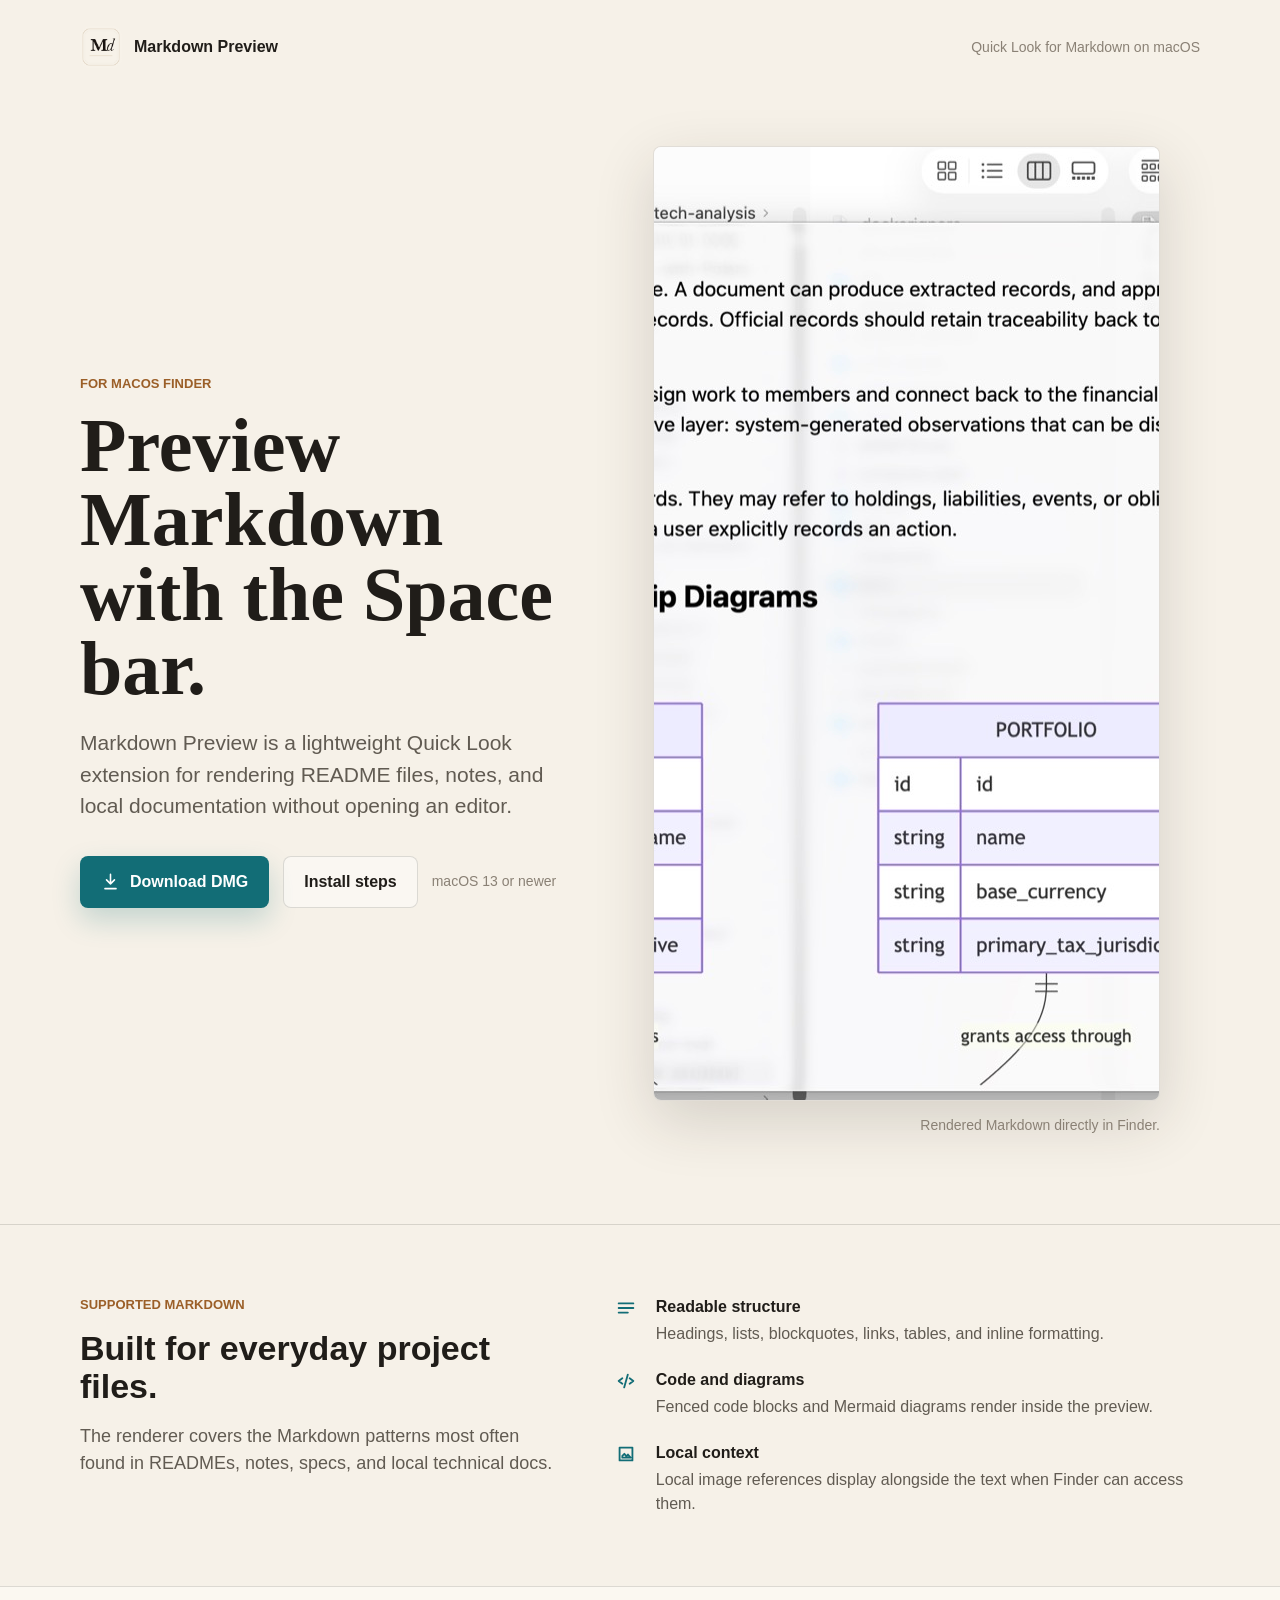
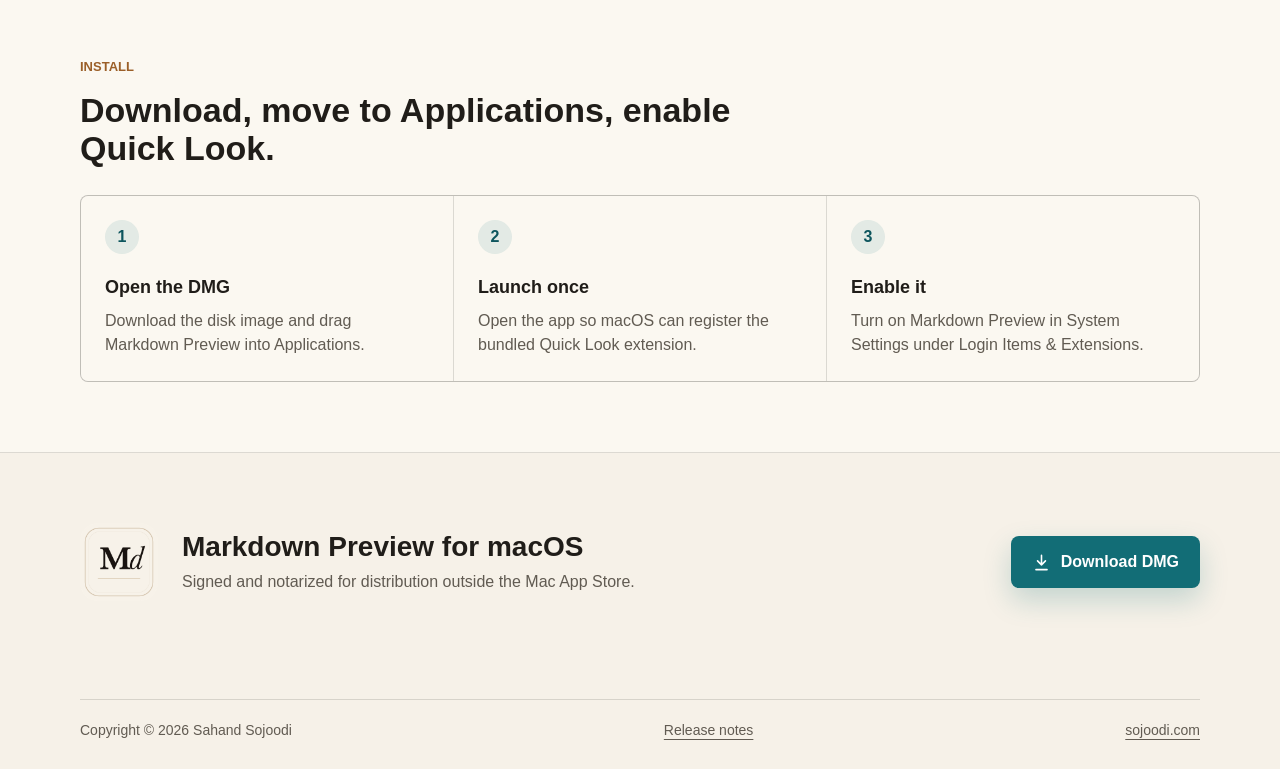
==== web-page/index.html @ 2c169650 "Add deployable download website and release notes Move the website into the root web-page folder, pr" ====
<!doctype html>
<html lang="en">
  <head>
    <meta charset="utf-8" />
    <meta name="viewport" content="width=device-width, initial-scale=1" />
    <title>Markdown Preview for macOS</title>
    <meta
      name="description"
      content="Download Markdown Preview, a lightweight macOS Quick Look extension for rendering Markdown files directly in Finder."
    />
    <link rel="canonical" href="https://sojoodi.com/apps/MarkdownPreview/" />
    <meta property="og:title" content="Markdown Preview for macOS" />
    <meta
      property="og:description"
      content="Render Markdown files directly in Finder with macOS Quick Look."
    />
    <meta property="og:type" content="website" />
    <meta property="og:url" content="https://sojoodi.com/apps/MarkdownPreview/" />
    <meta property="og:image" content="https://sojoodi.com/apps/MarkdownPreview/preview.jpg" />
    <meta name="theme-color" content="#f6f1e8" />
    <link rel="icon" href="app-icon.png" type="image/png" />
    <link rel="stylesheet" href="styles.css" />
  </head>
  <body>
    <div class="page-shell">
      <nav class="topbar" aria-label="Page">
        <a class="brand" href="./">
          <img src="app-icon.png" width="512" height="512" alt="" />
          <span>Markdown Preview</span>
        </a>
        <span class="topbar-note">Quick Look for Markdown on macOS</span>
      </nav>

      <header class="hero">
        <div class="hero-grid">
          <div>
            <p class="eyebrow">For macOS Finder</p>
            <h1>Preview Markdown with the Space bar.</h1>
            <p class="lede">
              Markdown Preview is a lightweight Quick Look extension for
              rendering README files, notes, and local documentation without
              opening an editor.
            </p>
            <div class="hero-actions">
              <a
                class="button button-primary"
                href="MarkdownPreview.dmg"
                download
              >
                <svg
                  aria-hidden="true"
                  width="19"
                  height="19"
                  viewBox="0 0 24 24"
                  fill="none"
                >
                  <path
                    d="M12 3v12m0 0 5-5m-5 5-5-5M5 21h14"
                    stroke="currentColor"
                    stroke-width="2"
                    stroke-linecap="round"
                    stroke-linejoin="round"
                  />
                </svg>
                Download DMG
              </a>
              <a class="button button-secondary" href="#install"
                >Install steps</a
              >
              <span class="download-note">macOS 13 or newer</span>
            </div>
          </div>

          <div class="hero-visual">
            <figure>
              <div class="preview-frame">
                <img
                  src="preview.jpg"
                  width="1600"
                  height="953"
                  alt="A Markdown document rendered in a macOS Finder Quick Look preview."
                />
              </div>
              <figcaption class="preview-caption">
                Rendered Markdown directly in Finder.
              </figcaption>
            </figure>
          </div>
        </div>
      </header>
    </div>

    <main>
      <section class="section-rule" aria-labelledby="support-title">
        <div class="page-shell split">
          <div>
            <p class="eyebrow">Supported Markdown</p>
            <h2 id="support-title">Built for everyday project files.</h2>
            <p class="body-copy">
              The renderer covers the Markdown patterns most often found in
              READMEs, notes, specs, and local technical docs.
            </p>
          </div>
          <ul class="feature-list">
            <li>
              <svg aria-hidden="true" viewBox="0 0 24 24" fill="none">
                <path
                  d="M4 7h16M4 12h16M4 17h10"
                  stroke="currentColor"
                  stroke-width="2"
                  stroke-linecap="round"
                />
              </svg>
              <div>
                <strong>Readable structure</strong>Headings, lists, blockquotes,
                links, tables, and inline formatting.
              </div>
            </li>
            <li>
              <svg aria-hidden="true" viewBox="0 0 24 24" fill="none">
                <path
                  d="M8 9 4 12l4 3m8-6 4 3-4 3M14 5l-4 14"
                  stroke="currentColor"
                  stroke-width="2"
                  stroke-linecap="round"
                  stroke-linejoin="round"
                />
              </svg>
              <div>
                <strong>Code and diagrams</strong>Fenced code blocks and Mermaid
                diagrams render inside the preview.
              </div>
            </li>
            <li>
              <svg aria-hidden="true" viewBox="0 0 24 24" fill="none">
                <path
                  d="M5 19V5h14v14H5Zm3-5 2.2-2.2 2.3 2.7 1.6-1.9L17 16H8Z"
                  stroke="currentColor"
                  stroke-width="2"
                  stroke-linejoin="round"
                />
              </svg>
              <div>
                <strong>Local context</strong>Local image references display
                alongside the text when Finder can access them.
              </div>
            </li>
          </ul>
        </div>
      </section>

      <section id="install" class="steps" aria-labelledby="install-title">
        <div class="page-shell">
          <p class="eyebrow">Install</p>
          <h2 id="install-title">
            Download, move to Applications, enable Quick Look.
          </h2>
          <div class="step-grid">
            <div class="step">
              <span>1</span>
              <h3>Open the DMG</h3>
              <p>
                Download the disk image and drag Markdown Preview into
                Applications.
              </p>
            </div>
            <div class="step">
              <span>2</span>
              <h3>Launch once</h3>
              <p>
                Open the app so macOS can register the bundled Quick Look
                extension.
              </p>
            </div>
            <div class="step">
              <span>3</span>
              <h3>Enable it</h3>
              <p>
                Turn on Markdown Preview in System Settings under Login Items
                &amp; Extensions.
              </p>
            </div>
          </div>
        </div>
      </section>

      <section aria-labelledby="download-title">
        <div class="page-shell download-panel">
          <img src="app-icon.png" width="512" height="512" alt="" />
          <div>
            <h2 id="download-title">Markdown Preview for macOS</h2>
            <p>
              Signed and notarized for distribution outside the Mac App Store.
            </p>
          </div>
          <a class="button button-primary" href="MarkdownPreview.dmg" download>
            <svg
              aria-hidden="true"
              width="19"
              height="19"
              viewBox="0 0 24 24"
              fill="none"
            >
              <path
                d="M12 3v12m0 0 5-5m-5 5-5-5M5 21h14"
                stroke="currentColor"
                stroke-width="2"
                stroke-linecap="round"
                stroke-linejoin="round"
              />
            </svg>
            Download DMG
          </a>
        </div>
      </section>
    </main>

    <footer>
      <div class="page-shell">
        <span>Copyright &copy; 2026 Sahand Sojoodi</span>
        <a href="release-notes.html">Release notes</a>
        <a href="https://sojoodi.com/">sojoodi.com</a>
      </div>
    </footer>

    <!-- Google tag (gtag.js) -->
    <script
      async
      src="https://www.googletagmanager.com/gtag/js?id=G-KLFFZDT458"
    ></script>
    <script>
      window.dataLayer = window.dataLayer || [];
      function gtag() {
        dataLayer.push(arguments);
      }
      gtag("js", new Date());

      gtag("config", "G-KLFFZDT458");
    </script>
  </body>
</html>
---- web-page/styles.css ----
:root {
  color-scheme: light;
  --paper: #f6f1e8;
  --paper-soft: #fbf8f1;
  --ink: #201d19;
  --muted: #615b52;
  --quiet: #8a8175;
  --line: rgba(32, 29, 25, 0.14);
  --teal: #126d76;
  --teal-dark: #0d555d;
  --rust: #9b5f28;
  --white: #ffffff;
  --shadow: 0 20px 60px rgba(46, 38, 28, 0.16);
}

* {
  box-sizing: border-box;
}

html {
  scroll-behavior: smooth;
}

body {
  margin: 0;
  background: var(--paper);
  color: var(--ink);
  font-family:
    -apple-system, BlinkMacSystemFont, "SF Pro Text", "Segoe UI",
    sans-serif;
  line-height: 1.5;
}

img {
  display: block;
  max-width: 100%;
}

a {
  color: inherit;
}

.page-shell {
  width: min(1120px, calc(100% - 48px));
  margin: 0 auto;
}

.topbar {
  display: flex;
  align-items: center;
  justify-content: space-between;
  gap: 20px;
  padding: 26px 0 18px;
}

.brand {
  display: inline-flex;
  align-items: center;
  gap: 12px;
  color: var(--ink);
  font-weight: 750;
  text-decoration: none;
}

.brand img {
  width: 42px;
  height: 42px;
  border-radius: 10px;
}

.topbar-note {
  color: var(--quiet);
  font-size: 14px;
}

.hero {
  min-height: 76svh;
  display: grid;
  align-items: center;
  padding: 44px 0 72px;
}

.hero-grid {
  display: grid;
  grid-template-columns: minmax(0, 0.9fr) minmax(420px, 1.1fr);
  gap: 52px;
  align-items: center;
}

.eyebrow {
  margin: 0 0 14px;
  color: var(--rust);
  font-size: 13px;
  font-weight: 800;
  text-transform: uppercase;
}

h1,
h2,
h3,
p {
  margin-top: 0;
}

h1 {
  max-width: 620px;
  margin-bottom: 22px;
  font-family:
    "Iowan Old Style", "Palatino Linotype", Palatino, Georgia, serif;
  font-size: 76px;
  font-weight: 650;
  line-height: 0.98;
}

.lede {
  max-width: 620px;
  margin-bottom: 0;
  color: var(--muted);
  font-size: 21px;
}

.hero-actions {
  display: flex;
  flex-wrap: wrap;
  align-items: center;
  gap: 14px;
  margin-top: 34px;
}

.button {
  display: inline-flex;
  min-height: 52px;
  align-items: center;
  justify-content: center;
  gap: 10px;
  border-radius: 8px;
  border: 1px solid transparent;
  padding: 0 20px;
  font-size: 16px;
  font-weight: 750;
  text-decoration: none;
  white-space: nowrap;
}

.button-primary {
  background: var(--teal);
  color: var(--white);
  box-shadow: 0 12px 28px rgba(18, 109, 118, 0.22);
}

.button-primary:hover {
  background: var(--teal-dark);
}

.button-secondary {
  border-color: var(--line);
  color: var(--ink);
  background: rgba(255, 255, 255, 0.46);
}

.button-secondary:hover {
  background: var(--paper-soft);
}

.download-note {
  color: var(--quiet);
  font-size: 14px;
}

.hero-visual {
  align-self: stretch;
  display: grid;
  align-content: center;
}

.preview-frame {
  border: 1px solid rgba(32, 29, 25, 0.12);
  border-radius: 8px;
  background: var(--paper-soft);
  box-shadow: var(--shadow);
  overflow: hidden;
}

.preview-frame img {
  width: 100%;
  aspect-ratio: 1600 / 953;
  object-fit: cover;
}

.preview-caption {
  margin: 14px 0 0;
  color: var(--quiet);
  font-size: 14px;
  text-align: right;
}

main {
  background: var(--paper);
}

section {
  padding: 70px 0;
}

.section-rule {
  border-top: 1px solid var(--line);
}

.split {
  display: grid;
  grid-template-columns: minmax(0, 0.9fr) minmax(320px, 1.1fr);
  gap: 56px;
  align-items: start;
}

h2 {
  max-width: 660px;
  margin-bottom: 0;
  font-size: 34px;
  line-height: 1.13;
}

.body-copy {
  margin: 18px 0 0;
  color: var(--muted);
  font-size: 18px;
}

.feature-list {
  display: grid;
  gap: 22px;
  margin: 0;
  padding: 0;
  list-style: none;
}

.feature-list li {
  display: grid;
  grid-template-columns: 28px minmax(0, 1fr);
  gap: 13px;
  color: var(--muted);
}

.feature-list svg {
  width: 22px;
  height: 22px;
  margin-top: 2px;
  color: var(--teal);
}

.feature-list strong {
  display: block;
  margin-bottom: 3px;
  color: var(--ink);
}

.steps {
  background: var(--paper-soft);
  border-top: 1px solid var(--line);
  border-bottom: 1px solid var(--line);
}

.step-grid {
  display: grid;
  grid-template-columns: repeat(3, minmax(0, 1fr));
  gap: 1px;
  margin-top: 28px;
  background: var(--line);
  border: 1px solid var(--line);
  border-radius: 8px;
  overflow: hidden;
}

.step {
  min-height: 172px;
  padding: 24px;
  background: var(--paper-soft);
}

.step span {
  display: inline-grid;
  width: 34px;
  height: 34px;
  place-items: center;
  margin-bottom: 20px;
  border-radius: 50%;
  background: rgba(18, 109, 118, 0.1);
  color: var(--teal-dark);
  font-weight: 800;
}

.step h3 {
  margin-bottom: 8px;
  font-size: 18px;
}

.step p {
  margin-bottom: 0;
  color: var(--muted);
}

.download-panel {
  display: grid;
  grid-template-columns: auto minmax(0, 1fr) auto;
  gap: 24px;
  align-items: center;
}

.download-panel img {
  width: 78px;
  height: 78px;
  border-radius: 18px;
}

.download-panel h2 {
  font-size: 28px;
}

.download-panel p {
  margin: 8px 0 0;
  color: var(--muted);
}

footer {
  padding: 28px 0;
  color: var(--muted);
  font-size: 14px;
}

footer .page-shell {
  display: flex;
  justify-content: space-between;
  gap: 20px;
  border-top: 1px solid var(--line);
  padding-top: 20px;
}

footer a {
  text-decoration-thickness: 1px;
  text-underline-offset: 4px;
}

@media (max-width: 880px) {
  .page-shell {
    width: min(100% - 40px, 680px);
  }

  .topbar {
    align-items: flex-start;
    flex-direction: column;
  }

  .hero {
    min-height: auto;
    padding: 34px 0 56px;
  }

  .hero-grid,
  .split,
  .step-grid,
  .download-panel {
    grid-template-columns: 1fr;
  }

  h1 {
    font-size: 62px;
  }

  .lede {
    font-size: 18px;
  }

  .preview-caption {
    text-align: left;
  }

  section {
    padding: 56px 0;
  }

  .download-panel {
    justify-items: start;
  }

  footer .page-shell {
    flex-direction: column;
  }
}

@media (max-width: 480px) {
  .page-shell {
    width: min(100% - 32px, 680px);
  }

  h1 {
    font-size: 46px;
  }

  .hero-actions {
    align-items: stretch;
  }

  .button {
    width: 100%;
  }

  .download-note {
    width: 100%;
  }
}

:focus-visible {
  outline: 3px solid var(--teal);
  outline-offset: 4px;
}

.release-header {
  max-width: 780px;
  padding: 86px 0 72px;
}

.release-header h1 {
  font-size: 52px;
  line-height: 1.1;
}

.release-list {
  padding-bottom: 24px;
}

.release {
  display: grid;
  grid-template-columns: 205px minmax(0, 1fr);
  gap: 42px;
  padding: 48px 0 76px;
  border-top: 1px solid var(--line);
  scroll-margin-top: 24px;
}

.release-meta {
  padding-top: 5px;
  color: var(--muted);
  font-size: 14px;
}

.release-version {
  display: block;
  margin-bottom: 10px;
  color: var(--teal-dark);
  font-size: 16px;
  font-weight: 750;
}

.release-permalink {
  display: inline-block;
  margin-top: 12px;
  color: var(--teal-dark);
  text-underline-offset: 4px;
}

.release-content {
  min-width: 0;
  max-width: 780px;
}

.release-intro {
  margin: 20px 0 0;
  color: var(--muted);
  font-size: 18px;
}

.release-screenshot {
  margin: 30px 0 0;
}

.release-screenshot img {
  width: 100%;
  height: auto;
  border: 1px solid var(--line);
  border-radius: 8px;
}

.release-screenshot figcaption {
  margin-top: 12px;
  color: var(--muted);
  font-size: 13px;
}

.release-change {
  padding: 36px 0 0;
}

.release-change-heading {
  display: flex;
  align-items: baseline;
  gap: 12px;
  margin-bottom: 15px;
}

.release-number {
  color: var(--teal-dark);
  font: 12px ui-monospace, SFMono-Regular, Menlo, monospace;
}

.release-change h3 {
  margin: 0;
  font-size: 23px;
  line-height: 1.3;
}

.release-change ul {
  margin: 0;
  padding-left: 19px;
  color: var(--muted);
}

.release-change li + li {
  margin-top: 13px;
}

.release-download-panel {
  padding: 32px 0;
  border-top: 1px solid var(--line);
}

.skip-link {
  position: absolute;
  left: 16px;
  top: -80px;
  padding: 10px 16px;
  background: var(--paper-soft);
  z-index: 10;
}

.skip-link:focus {
  top: 12px;
}

@media (max-width: 760px) {
  .release-header {
    padding: 58px 0 45px;
  }

  .release {
    grid-template-columns: 1fr;
    gap: 28px;
    padding: 30px 0 48px;
  }

  .release-meta {
    display: flex;
    flex-wrap: wrap;
    align-items: baseline;
    gap: 10px 20px;
  }

  .release-meta > * {
    margin: 0;
  }
}

@media (max-width: 480px) {
  .release-header {
    padding-top: 36px;
  }

  .release-header h1 {
    font-size: 38px;
  }
}

@media print {
  .release-page .topbar,
  .release-page footer,
  .release-page .skip-link,
  .release-permalink,
  .release-download-panel {
    display: none;
  }

  .release {
    grid-template-columns: 1fr;
  }

  .release-change {
    break-inside: avoid;
  }
}
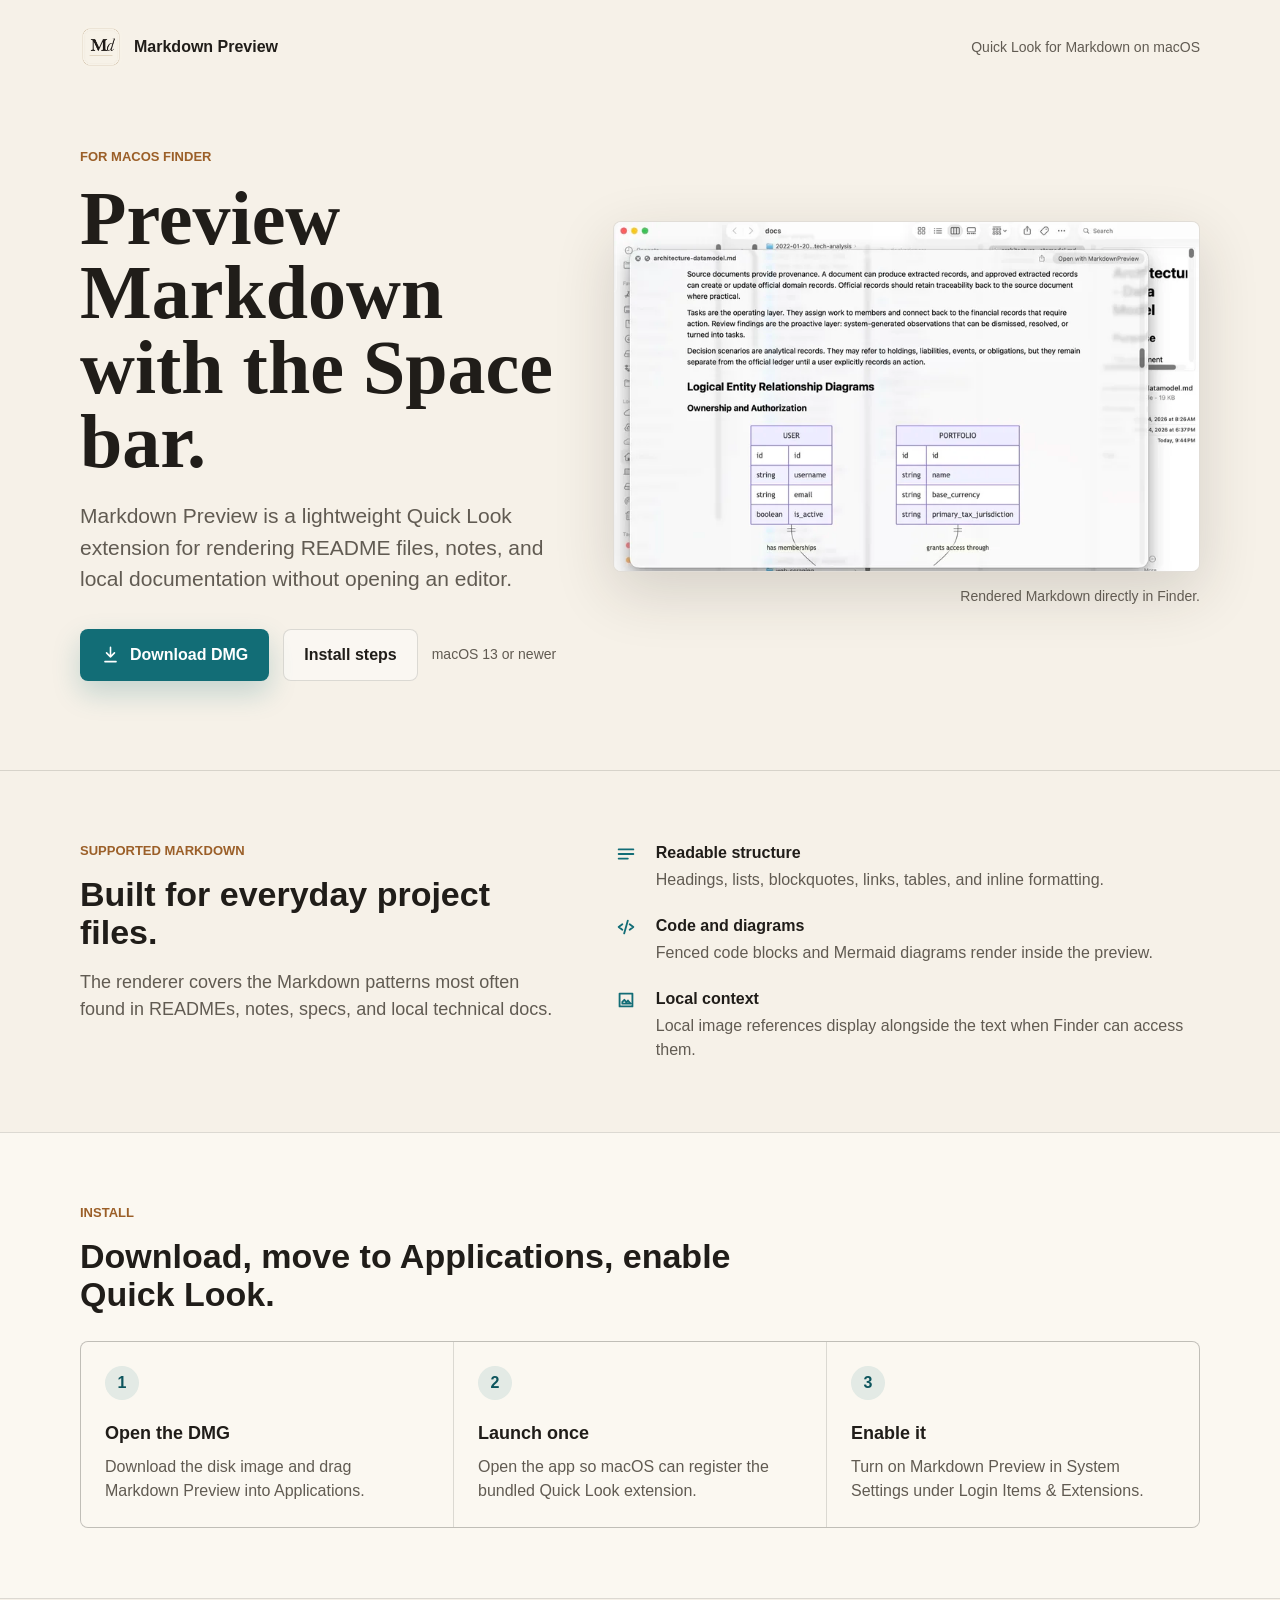
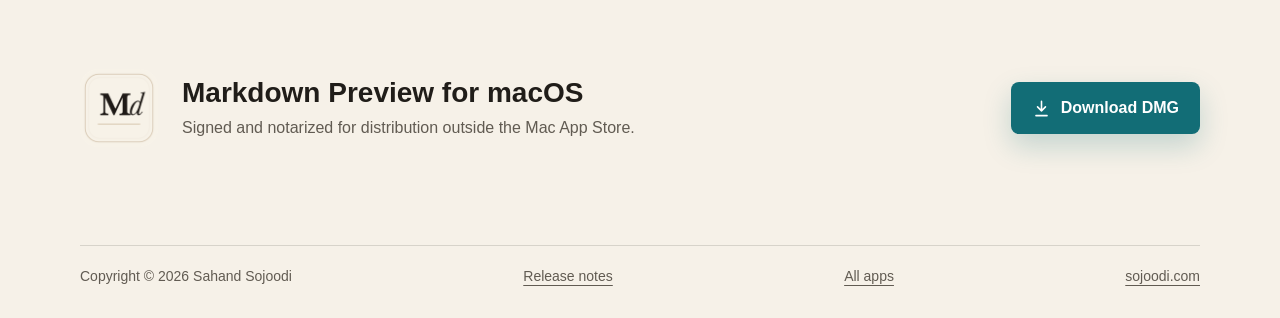
==== commit b15f0046: "Improve website sharing, accessibility, and image loading" ====
--- a/web-page/index.html
+++ b/web-page/index.html
@@ -3,94 +3,117 @@
   <head>
     <meta charset="utf-8" />
     <meta name="viewport" content="width=device-width, initial-scale=1" />
-    <title>Markdown Preview for macOS</title>
-    <meta
-      name="description"
-      content="Download Markdown Preview, a lightweight macOS Quick Look extension for rendering Markdown files directly in Finder."
-    />
+    <title>Markdown Preview for macOS — Quick Look &amp; Editing</title>
+    <meta name="description" content="Preview Markdown files in Finder with the Space bar. Create and edit documents, render Mermaid diagrams, and view local images on macOS 13 or newer." />
     <link rel="canonical" href="https://sojoodi.com/apps/MarkdownPreview/" />
-    <meta property="og:title" content="Markdown Preview for macOS" />
-    <meta
-      property="og:description"
-      content="Render Markdown files directly in Finder with macOS Quick Look."
-    />
     <meta property="og:type" content="website" />
+    <meta property="og:site_name" content="Markdown Preview" />
+    <meta property="og:locale" content="en_US" />
+    <meta property="og:title" content="Markdown Preview for macOS — Quick Look &amp; Editing" />
+    <meta property="og:description" content="Preview Markdown files in Finder with the Space bar. Create and edit documents, render Mermaid diagrams, and view local images on macOS 13 or newer." />
     <meta property="og:url" content="https://sojoodi.com/apps/MarkdownPreview/" />
-    <meta property="og:image" content="https://sojoodi.com/apps/MarkdownPreview/preview.jpg" />
+    <meta property="og:image" content="https://sojoodi.com/apps/MarkdownPreview/social-preview.png" />
+    <meta property="og:image:type" content="image/png" />
+    <meta property="og:image:width" content="1200" />
+    <meta property="og:image:height" content="630" />
+    <meta property="og:image:alt" content="Markdown Preview for macOS. Preview Markdown with the Space bar. Read, create, and edit Markdown files." />
+    <meta name="twitter:card" content="summary_large_image" />
+    <meta name="twitter:title" content="Markdown Preview for macOS — Quick Look &amp; Editing" />
+    <meta name="twitter:description" content="Preview Markdown files in Finder with the Space bar. Create and edit documents, render Mermaid diagrams, and view local images on macOS 13 or newer." />
+    <meta name="twitter:image" content="https://sojoodi.com/apps/MarkdownPreview/social-preview.png" />
+    <meta name="twitter:image:alt" content="Markdown Preview for macOS. Preview Markdown with the Space bar. Read, create, and edit Markdown files." />
     <meta name="theme-color" content="#f6f1e8" />
-    <link rel="icon" href="app-icon.png" type="image/png" />
+    <link rel="icon" href="favicon-32.png" sizes="32x32" type="image/png" />
+    <link rel="icon" href="app-icon.png" sizes="512x512" type="image/png" />
+    <link rel="apple-touch-icon" href="apple-touch-icon.png" sizes="180x180" />
+    <script type="application/ld+json">
+      {
+        "@context": "https://schema.org",
+        "@type": "SoftwareApplication",
+        "@id": "https://sojoodi.com/apps/MarkdownPreview/#app",
+        "name": "Markdown Preview",
+        "url": "https://sojoodi.com/apps/MarkdownPreview/",
+        "description": "Preview Markdown files in Finder with Quick Look, and create and edit Markdown documents.",
+        "operatingSystem": "macOS 13.0 or newer",
+        "applicationCategory": "ProductivityApplication",
+        "image": "https://sojoodi.com/apps/MarkdownPreview/social-preview.png",
+        "screenshot": "https://sojoodi.com/apps/MarkdownPreview/preview.jpg"
+      }
+    </script>
     <link rel="stylesheet" href="styles.css" />
   </head>
   <body>
+    <a class="skip-link" href="#main">Skip to main content</a>
     <div class="page-shell">
       <nav class="topbar" aria-label="Page">
         <a class="brand" href="./">
-          <img src="app-icon.png" width="512" height="512" alt="" />
+          <img src="app-icon-160.png" width="160" height="160" alt="" />
           <span>Markdown Preview</span>
         </a>
         <span class="topbar-note">Quick Look for Markdown on macOS</span>
       </nav>
-
-      <header class="hero">
-        <div class="hero-grid">
-          <div>
-            <p class="eyebrow">For macOS Finder</p>
-            <h1>Preview Markdown with the Space bar.</h1>
-            <p class="lede">
-              Markdown Preview is a lightweight Quick Look extension for
-              rendering README files, notes, and local documentation without
-              opening an editor.
-            </p>
-            <div class="hero-actions">
-              <a
-                class="button button-primary"
-                href="MarkdownPreview.dmg"
-                download
-              >
-                <svg
-                  aria-hidden="true"
-                  width="19"
-                  height="19"
-                  viewBox="0 0 24 24"
-                  fill="none"
+    </div>
+    <main id="main" tabindex="-1">
+      <div class="page-shell">
+        <header class="hero">
+          <div class="hero-grid">
+            <div>
+              <p class="eyebrow">For macOS Finder</p>
+              <h1>Preview Markdown with the Space bar.</h1>
+              <p class="lede">
+                Markdown Preview is a lightweight Quick Look extension for
+                rendering README files, notes, and local documentation without
+                opening an editor.
+              </p>
+              <div class="hero-actions">
+                <a
+                  class="button button-primary"
+                  href="MarkdownPreview.dmg"
+                  download
                 >
-                  <path
-                    d="M12 3v12m0 0 5-5m-5 5-5-5M5 21h14"
-                    stroke="currentColor"
-                    stroke-width="2"
-                    stroke-linecap="round"
-                    stroke-linejoin="round"
+                  <svg
+                    aria-hidden="true"
+                    width="19"
+                    height="19"
+                    viewBox="0 0 24 24"
+                    fill="none"
+                  >
+                    <path
+                      d="M12 3v12m0 0 5-5m-5 5-5-5M5 21h14"
+                      stroke="currentColor"
+                      stroke-width="2"
+                      stroke-linecap="round"
+                      stroke-linejoin="round"
+                    />
+                  </svg>
+                  Download DMG
+                </a>
+                <a class="button button-secondary" href="#install"
+                  >Install steps</a
+                >
+                <span class="download-note">macOS 13 or newer</span>
+              </div>
+            </div>
+
+            <div class="hero-visual">
+              <figure>
+                <div class="preview-frame">
+                  <img
+                    src="preview-800.webp" srcset="preview-800.webp 800w, preview-1600.webp 1600w" sizes="(max-width: 880px) calc(100vw - 32px), 560px" fetchpriority="high"
+                    width="1600"
+                    height="953"
+                    alt="A Markdown document rendered in a macOS Finder Quick Look preview."
                   />
-                </svg>
-                Download DMG
-              </a>
-              <a class="button button-secondary" href="#install"
-                >Install steps</a
-              >
-              <span class="download-note">macOS 13 or newer</span>
-            </div>
-          </div>
-
-          <div class="hero-visual">
-            <figure>
-              <div class="preview-frame">
-                <img
-                  src="preview.jpg"
-                  width="1600"
-                  height="953"
-                  alt="A Markdown document rendered in a macOS Finder Quick Look preview."
-                />
-              </div>
-              <figcaption class="preview-caption">
-                Rendered Markdown directly in Finder.
-              </figcaption>
-            </figure>
-          </div>
-        </div>
-      </header>
-    </div>
-
-    <main>
+                </div>
+                <figcaption class="preview-caption">
+                  Rendered Markdown directly in Finder.
+                </figcaption>
+              </figure>
+            </div>
+          </div>
+        </header>
+      </div>
+
       <section class="section-rule" aria-labelledby="support-title">
         <div class="page-shell split">
           <div>
@@ -186,7 +209,7 @@
 
       <section aria-labelledby="download-title">
         <div class="page-shell download-panel">
-          <img src="app-icon.png" width="512" height="512" alt="" />
+          <img src="app-icon-160.png" width="160" height="160" alt="" />
           <div>
             <h2 id="download-title">Markdown Preview for macOS</h2>
             <p>
@@ -219,6 +242,7 @@
       <div class="page-shell">
         <span>Copyright &copy; 2026 Sahand Sojoodi</span>
         <a href="release-notes.html">Release notes</a>
+        <a href="https://sojoodi.com/apps/">All apps</a>
         <a href="https://sojoodi.com/">sojoodi.com</a>
       </div>
     </footer>
--- a/web-page/styles.css
+++ b/web-page/styles.css
@@ -4,7 +4,7 @@
   --paper-soft: #fbf8f1;
   --ink: #201d19;
   --muted: #615b52;
-  --quiet: #8a8175;
+  --quiet: #615b52;
   --line: rgba(32, 29, 25, 0.14);
   --teal: #126d76;
   --teal-dark: #0d555d;
@@ -34,6 +34,7 @@
 img {
   display: block;
   max-width: 100%;
+  height: auto;
 }
 
 a {
@@ -586,3 +587,12 @@
     break-inside: avoid;
   }
 }
+
+/* Keep the preview aligned with the content at narrow widths. */
+.hero-visual figure { margin: 0; min-width: 0; }
+.topbar, footer .page-shell { flex-wrap: wrap; }
+a { overflow-wrap: anywhere; }
+footer a, .topbar a, .release-permalink { min-height: 24px; }
+@media (prefers-reduced-motion: reduce) {
+  html { scroll-behavior: auto; }
+}
